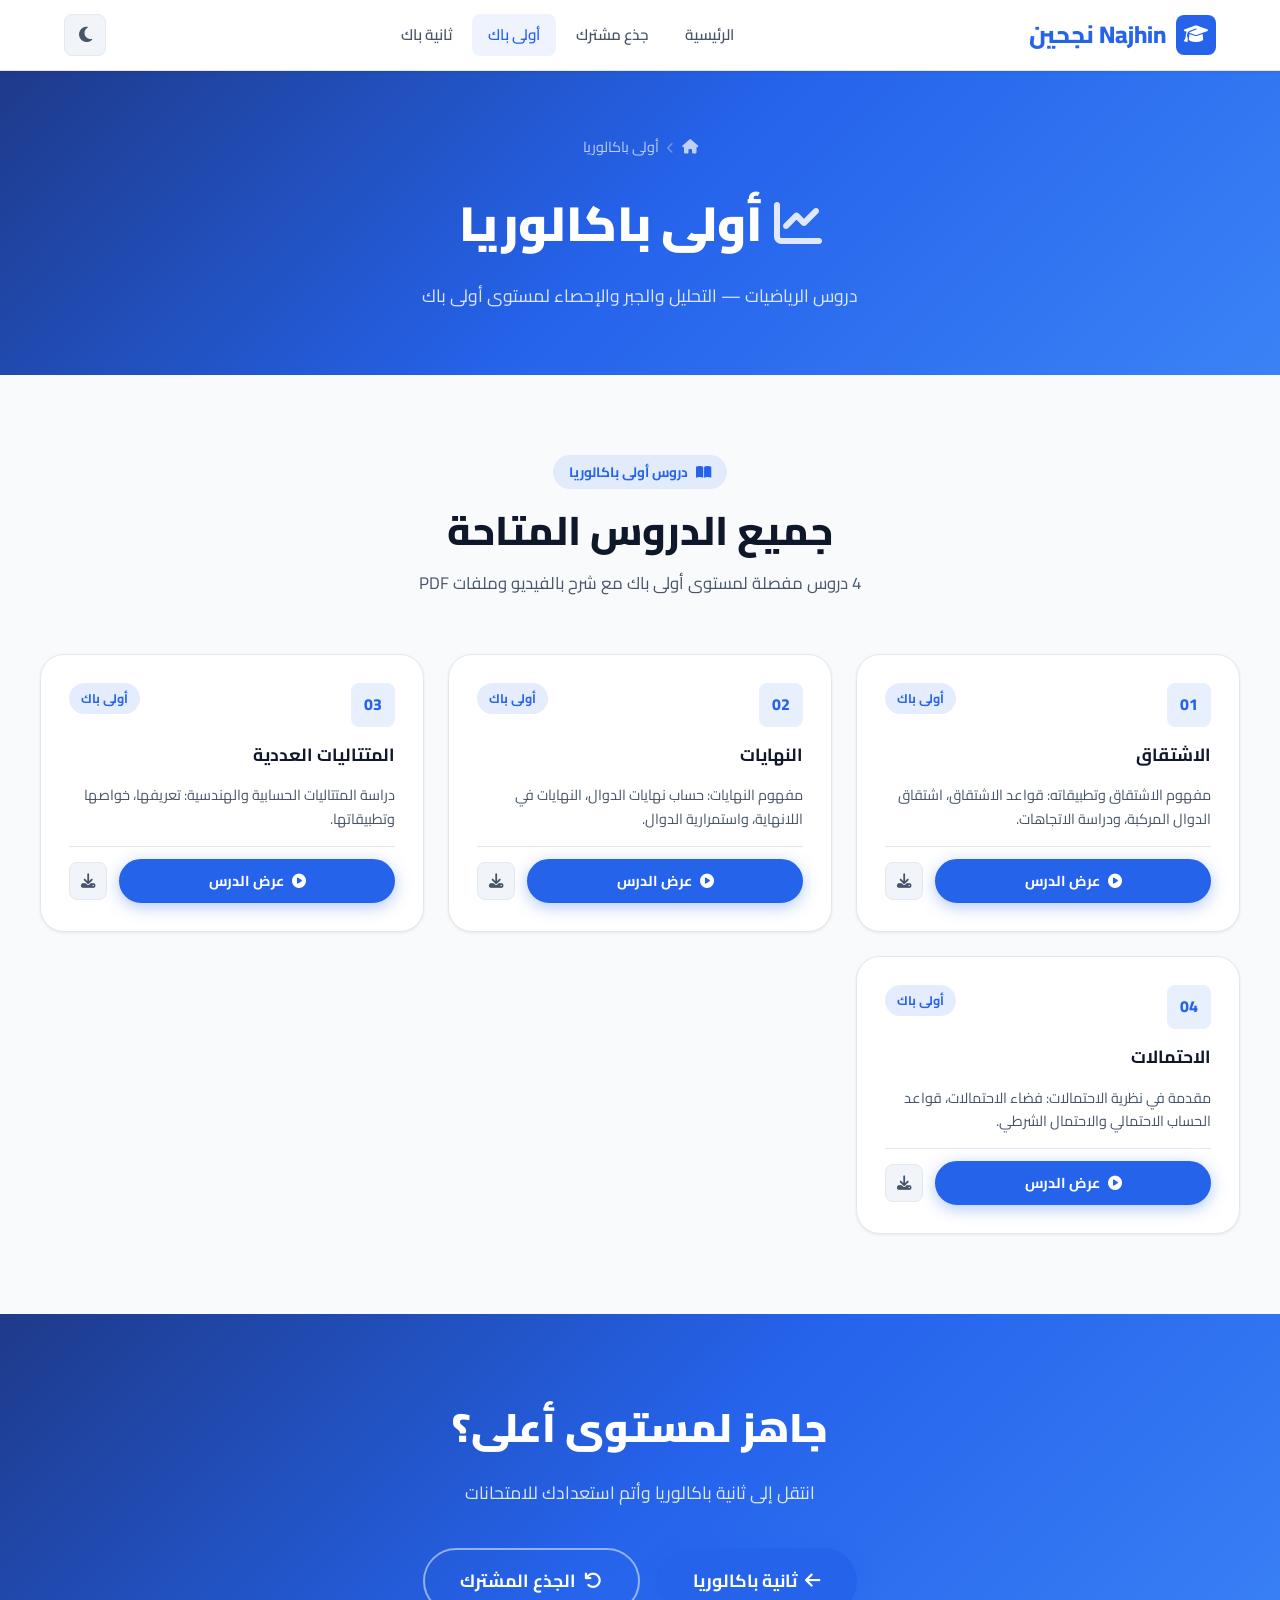
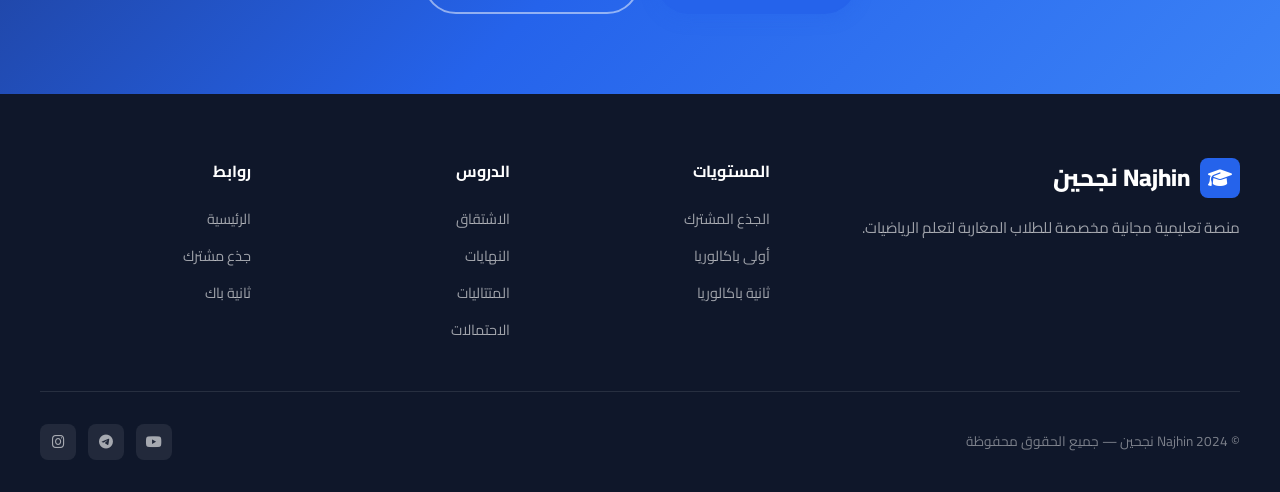
==== 1bac.html @ d7989d53 "Add files via upload" ====
<!DOCTYPE html>
<html lang="ar" dir="rtl">
<head>
  <meta charset="UTF-8" />
  <meta name="viewport" content="width=device-width, initial-scale=1.0" />
  <title>أولى باكالوريا - Najhin نجحين</title>
  <meta name="description" content="دروس الرياضيات لمستوى أولى باكالوريا: الاشتقاق، النهايات، المتتاليات والاحتمالات." />
  <link rel="preconnect" href="https://fonts.googleapis.com" />
  <link rel="preconnect" href="https://fonts.gstatic.com" crossorigin />
  <link href="https://fonts.googleapis.com/css2?family=Cairo:wght@300;400;500;600;700;800;900&display=swap" rel="stylesheet" />
  <link rel="stylesheet" href="https://cdnjs.cloudflare.com/ajax/libs/font-awesome/6.5.0/css/all.min.css" />
  <link rel="stylesheet" href="css/style.css" />
</head>
<body class="page-1bac">

  <!-- NAVBAR -->
  <nav class="navbar">
    <div class="nav-container">
      <a href="index.html" class="nav-logo">
        <div class="logo-icon"><i class="fas fa-graduation-cap"></i></div>
        <span>Najhin نجحين</span>
      </a>
      <div class="nav-links">
        <a href="index.html">الرئيسية</a>
        <a href="tronc.html">جذع مشترك</a>
        <a href="1bac.html" class="active">أولى باك</a>
        <a href="2bac.html">ثانية باك</a>
      </div>
      <div class="nav-actions">
        <button class="btn-theme-toggle" aria-label="تغيير الوضع">
          <i class="fas fa-moon theme-icon"></i>
        </button>
        <button class="btn-menu" aria-label="القائمة">
          <i class="fas fa-bars"></i>
        </button>
      </div>
    </div>
    <div class="mobile-menu">
      <a href="index.html"><i class="fas fa-home"></i> الرئيسية</a>
      <a href="tronc.html"><i class="fas fa-book"></i> جذع مشترك</a>
      <a href="1bac.html" class="active"><i class="fas fa-book-open"></i> أولى باك</a>
      <a href="2bac.html"><i class="fas fa-star"></i> ثانية باك</a>
    </div>
  </nav>

  <!-- PAGE HEADER -->
  <div class="page-header">
    <div class="breadcrumb">
      <a href="index.html"><i class="fas fa-home"></i></a>
      <span class="separator"><i class="fas fa-chevron-left"></i></span>
      <span>أولى باكالوريا</span>
    </div>
    <h1><i class="fas fa-chart-line" style="margin-left:0.75rem;opacity:0.85"></i>أولى باكالوريا</h1>
    <p>دروس الرياضيات — التحليل والجبر والإحصاء لمستوى أولى باك</p>
  </div>

  <!-- LESSONS SECTION -->
  <section class="section">
    <div class="container">
      <div class="section-header">
        <div class="section-label">
          <i class="fas fa-book-open" style="margin-left:0.35rem"></i>
          دروس أولى باكالوريا
        </div>
        <h2>جميع الدروس المتاحة</h2>
        <p>4 دروس مفصلة لمستوى أولى باك مع شرح بالفيديو وملفات PDF</p>
      </div>

      <div class="lessons-grid" id="lessons-grid">
        <div class="spinner"></div>
      </div>
    </div>
  </section>

  <!-- CTA -->
  <section class="cta-section">
    <div class="container">
      <h2>جاهز لمستوى أعلى؟</h2>
      <p>انتقل إلى ثانية باكالوريا وأتم استعدادك للامتحانات</p>
      <div class="cta-group">
        <a href="2bac.html" class="btn btn-primary btn-lg">
          <i class="fas fa-arrow-left"></i> ثانية باكالوريا
        </a>
        <a href="tronc.html" class="btn btn-outline btn-lg">
          <i class="fas fa-undo"></i> الجذع المشترك
        </a>
      </div>
    </div>
  </section>

  <!-- FOOTER -->
  <footer class="footer">
    <div class="footer-grid">
      <div class="footer-brand">
        <a href="index.html" class="nav-logo">
          <div class="logo-icon"><i class="fas fa-graduation-cap"></i></div>
          <span>Najhin نجحين</span>
        </a>
        <p style="margin-top:1rem">منصة تعليمية مجانية مخصصة للطلاب المغاربة لتعلم الرياضيات.</p>
      </div>
      <div class="footer-col">
        <h4>المستويات</h4>
        <ul>
          <li><a href="tronc.html">الجذع المشترك</a></li>
          <li><a href="1bac.html">أولى باكالوريا</a></li>
          <li><a href="2bac.html">ثانية باكالوريا</a></li>
        </ul>
      </div>
      <div class="footer-col">
        <h4>الدروس</h4>
        <ul>
          <li><a href="lesson.html?slug=derivation">الاشتقاق</a></li>
          <li><a href="lesson.html?slug=limits">النهايات</a></li>
          <li><a href="lesson.html?slug=sequences">المتتاليات</a></li>
          <li><a href="lesson.html?slug=probability">الاحتمالات</a></li>
        </ul>
      </div>
      <div class="footer-col">
        <h4>روابط</h4>
        <ul>
          <li><a href="index.html">الرئيسية</a></li>
          <li><a href="tronc.html">جذع مشترك</a></li>
          <li><a href="2bac.html">ثانية باك</a></li>
        </ul>
      </div>
    </div>
    <div class="footer-bottom" style="max-width:1200px;margin:0 auto">
      <p>© 2024 Najhin نجحين — جميع الحقوق محفوظة</p>
      <div class="footer-social">
        <a href="#" aria-label="YouTube"><i class="fab fa-youtube"></i></a>
        <a href="#" aria-label="Telegram"><i class="fab fa-telegram"></i></a>
        <a href="#" aria-label="Instagram"><i class="fab fa-instagram"></i></a>
      </div>
    </div>
  </footer>

  <button class="scroll-top" aria-label="العودة للأعلى">
    <i class="fas fa-chevron-up"></i>
  </button>

  <script src="js/main.js"></script>
</body>
</html>
---- css/style.css ----
/* ==========================================
   Najhin - نجحين - Math Education Website
   CSS Stylesheet
   ========================================== */

/* --- Google Fonts Import --- */
@import url('https://fonts.googleapis.com/css2?family=Cairo:wght@300;400;500;600;700;800;900&display=swap');

/* --- CSS Variables (Light Mode) --- */
:root {
  --primary: #2563eb;
  --primary-dark: #1d4ed8;
  --primary-light: #3b82f6;
  --secondary: #0f172a;
  --accent: #f59e0b;
  --success: #10b981;
  --danger: #ef4444;

  --bg: #f8fafc;
  --bg-card: #ffffff;
  --bg-nav: #ffffff;
  --bg-footer: #0f172a;
  --bg-hero: linear-gradient(135deg, #1e3a8a 0%, #2563eb 50%, #3b82f6 100%);
  --bg-section-alt: #f1f5f9;

  --text-primary: #0f172a;
  --text-secondary: #475569;
  --text-muted: #94a3b8;
  --text-on-primary: #ffffff;
  --text-on-dark: #e2e8f0;

  --border: #e2e8f0;
  --border-focus: #2563eb;

  --shadow-sm: 0 1px 3px rgba(0,0,0,0.08);
  --shadow-md: 0 4px 16px rgba(0,0,0,0.10);
  --shadow-lg: 0 8px 32px rgba(0,0,0,0.12);
  --shadow-hover: 0 12px 40px rgba(37,99,235,0.18);

  --radius-sm: 8px;
  --radius-md: 16px;
  --radius-lg: 24px;
  --radius-xl: 32px;

  --transition: all 0.3s ease;
  --font: 'Cairo', sans-serif;
}

/* --- Dark Mode Variables --- */
[data-theme="dark"] {
  --bg: #0f172a;
  --bg-card: #1e293b;
  --bg-nav: #1e293b;
  --bg-footer: #020617;
  --bg-hero: linear-gradient(135deg, #0f172a 0%, #1e3a8a 50%, #1d4ed8 100%);
  --bg-section-alt: #1a2744;

  --text-primary: #f1f5f9;
  --text-secondary: #94a3b8;
  --text-muted: #64748b;
  --text-on-dark: #cbd5e1;

  --border: #334155;
  --border-focus: #3b82f6;

  --shadow-sm: 0 1px 3px rgba(0,0,0,0.3);
  --shadow-md: 0 4px 16px rgba(0,0,0,0.4);
  --shadow-lg: 0 8px 32px rgba(0,0,0,0.5);
  --shadow-hover: 0 12px 40px rgba(59,130,246,0.25);
}

/* --- Reset & Base --- */
*, *::before, *::after {
  box-sizing: border-box;
  margin: 0;
  padding: 0;
}

html {
  scroll-behavior: smooth;
  font-size: 16px;
}

body {
  font-family: var(--font);
  background-color: var(--bg);
  color: var(--text-primary);
  direction: rtl;
  text-align: right;
  transition: background-color 0.3s ease, color 0.3s ease;
  line-height: 1.7;
  overflow-x: hidden;
}

a {
  color: inherit;
  text-decoration: none;
  transition: var(--transition);
}

img {
  max-width: 100%;
  height: auto;
  display: block;
}

ul, ol {
  list-style: none;
}

button {
  font-family: var(--font);
  cursor: pointer;
  border: none;
  outline: none;
  transition: var(--transition);
}

input, textarea, select {
  font-family: var(--font);
  outline: none;
  border: none;
}

/* ==========================================
   NAVBAR
   ========================================== */
.navbar {
  background: var(--bg-nav);
  border-bottom: 1px solid var(--border);
  position: sticky;
  top: 0;
  z-index: 1000;
  box-shadow: var(--shadow-sm);
  transition: background-color 0.3s ease;
}

.nav-container {
  max-width: 1200px;
  margin: 0 auto;
  padding: 0 1.5rem;
  display: flex;
  align-items: center;
  justify-content: space-between;
  height: 70px;
  gap: 1rem;
}

.nav-logo {
  display: flex;
  align-items: center;
  gap: 0.6rem;
  font-size: 1.5rem;
  font-weight: 800;
  color: var(--primary);
  flex-shrink: 0;
}

.nav-logo .logo-icon {
  width: 40px;
  height: 40px;
  background: var(--primary);
  color: white;
  border-radius: var(--radius-sm);
  display: flex;
  align-items: center;
  justify-content: center;
  font-size: 1.2rem;
}

.nav-links {
  display: flex;
  align-items: center;
  gap: 0.25rem;
}

.nav-links a {
  padding: 0.5rem 1rem;
  border-radius: var(--radius-sm);
  font-weight: 600;
  font-size: 0.95rem;
  color: var(--text-secondary);
  white-space: nowrap;
}

.nav-links a:hover,
.nav-links a.active {
  color: var(--primary);
  background: rgba(37,99,235,0.08);
}

.nav-actions {
  display: flex;
  align-items: center;
  gap: 0.5rem;
  flex-shrink: 0;
}

.btn-theme-toggle {
  width: 42px;
  height: 42px;
  border-radius: var(--radius-sm);
  background: var(--bg-section-alt);
  color: var(--text-secondary);
  display: flex;
  align-items: center;
  justify-content: center;
  font-size: 1.1rem;
  border: 1px solid var(--border);
}

.btn-theme-toggle:hover {
  background: var(--primary);
  color: white;
  border-color: var(--primary);
}

.btn-menu {
  display: none;
  width: 42px;
  height: 42px;
  border-radius: var(--radius-sm);
  background: var(--bg-section-alt);
  color: var(--text-secondary);
  align-items: center;
  justify-content: center;
  font-size: 1.2rem;
  border: 1px solid var(--border);
}

.mobile-menu {
  display: none;
  flex-direction: column;
  gap: 0.25rem;
  padding: 1rem 1.5rem;
  background: var(--bg-nav);
  border-top: 1px solid var(--border);
}

.mobile-menu.open {
  display: flex;
}

.mobile-menu a {
  padding: 0.75rem 1rem;
  border-radius: var(--radius-sm);
  font-weight: 600;
  color: var(--text-secondary);
  display: flex;
  align-items: center;
  gap: 0.5rem;
}

.mobile-menu a:hover,
.mobile-menu a.active {
  color: var(--primary);
  background: rgba(37,99,235,0.08);
}

/* ==========================================
   HERO SECTION
   ========================================== */
.hero {
  background: var(--bg-hero);
  padding: 5rem 1.5rem;
  text-align: center;
  position: relative;
  overflow: hidden;
}

.hero::before {
  content: '';
  position: absolute;
  top: -50%;
  left: -20%;
  width: 600px;
  height: 600px;
  background: rgba(255,255,255,0.04);
  border-radius: 50%;
  pointer-events: none;
}

.hero::after {
  content: '';
  position: absolute;
  bottom: -30%;
  right: -10%;
  width: 400px;
  height: 400px;
  background: rgba(255,255,255,0.04);
  border-radius: 50%;
  pointer-events: none;
}

.hero-content {
  max-width: 780px;
  margin: 0 auto;
  position: relative;
  z-index: 1;
}

.hero-badge {
  display: inline-block;
  background: rgba(255,255,255,0.15);
  color: white;
  padding: 0.4rem 1.2rem;
  border-radius: 50px;
  font-size: 0.9rem;
  font-weight: 600;
  margin-bottom: 1.5rem;
  border: 1px solid rgba(255,255,255,0.25);
  backdrop-filter: blur(10px);
}

.hero h1 {
  font-size: clamp(2rem, 5vw, 3.5rem);
  font-weight: 900;
  color: white;
  line-height: 1.2;
  margin-bottom: 1.2rem;
}

.hero h1 span {
  color: var(--accent);
}

.hero-subtitle {
  font-size: clamp(1rem, 2.5vw, 1.25rem);
  color: rgba(255,255,255,0.85);
  margin-bottom: 2.5rem;
  font-weight: 400;
}

/* Search Bar */
.search-container {
  max-width: 580px;
  margin: 0 auto 2rem;
  position: relative;
}

.search-wrapper {
  display: flex;
  background: white;
  border-radius: 50px;
  overflow: hidden;
  box-shadow: 0 8px 32px rgba(0,0,0,0.2);
}

.search-input {
  flex: 1;
  padding: 1rem 1.5rem;
  font-size: 1rem;
  font-family: var(--font);
  color: var(--secondary);
  background: transparent;
  direction: rtl;
}

.search-input::placeholder {
  color: #94a3b8;
}

.search-btn {
  padding: 0.8rem 1.5rem;
  background: var(--primary);
  color: white;
  font-size: 1rem;
  border-radius: 0 50px 50px 0;
  margin: 4px;
}

.search-btn:hover {
  background: var(--primary-dark);
}

/* Search Results Dropdown */
.search-results {
  position: absolute;
  top: calc(100% + 8px);
  right: 0;
  left: 0;
  background: white;
  border-radius: var(--radius-md);
  box-shadow: var(--shadow-lg);
  max-height: 320px;
  overflow-y: auto;
  z-index: 100;
  display: none;
}

.search-results.show {
  display: block;
}

.search-result-item {
  display: flex;
  align-items: center;
  gap: 1rem;
  padding: 0.85rem 1.2rem;
  border-bottom: 1px solid #f1f5f9;
  cursor: pointer;
  transition: var(--transition);
}

.search-result-item:last-child {
  border-bottom: none;
}

.search-result-item:hover {
  background: #f0f7ff;
}

.search-result-item .result-icon {
  width: 36px;
  height: 36px;
  background: rgba(37,99,235,0.1);
  border-radius: var(--radius-sm);
  display: flex;
  align-items: center;
  justify-content: center;
  color: var(--primary);
  flex-shrink: 0;
}

.search-result-item .result-info {
  text-align: right;
}

.search-result-item .result-title {
  font-weight: 700;
  font-size: 0.95rem;
  color: var(--secondary);
}

.search-result-item .result-level {
  font-size: 0.8rem;
  color: #64748b;
}

.no-results {
  padding: 1.5rem;
  text-align: center;
  color: #64748b;
  font-size: 0.95rem;
}

.hero-cta-group {
  display: flex;
  gap: 1rem;
  justify-content: center;
  flex-wrap: wrap;
}

/* ==========================================
   BUTTONS
   ========================================== */
.btn {
  display: inline-flex;
  align-items: center;
  gap: 0.5rem;
  padding: 0.8rem 1.8rem;
  border-radius: 50px;
  font-weight: 700;
  font-size: 1rem;
  font-family: var(--font);
  transition: var(--transition);
  cursor: pointer;
  border: 2px solid transparent;
}

.btn-primary {
  background: var(--primary);
  color: white;
  border-color: var(--primary);
  box-shadow: 0 4px 16px rgba(37,99,235,0.35);
}

.btn-primary:hover {
  background: var(--primary-dark);
  border-color: var(--primary-dark);
  transform: translateY(-2px);
  box-shadow: 0 8px 24px rgba(37,99,235,0.45);
}

.btn-outline {
  background: transparent;
  color: white;
  border-color: rgba(255,255,255,0.5);
}

.btn-outline:hover {
  background: rgba(255,255,255,0.15);
  border-color: white;
}

.btn-outline-primary {
  background: transparent;
  color: var(--primary);
  border-color: var(--primary);
}

.btn-outline-primary:hover {
  background: var(--primary);
  color: white;
  transform: translateY(-2px);
}

.btn-sm {
  padding: 0.5rem 1.2rem;
  font-size: 0.9rem;
}

.btn-lg {
  padding: 1rem 2.2rem;
  font-size: 1.1rem;
}

/* ==========================================
   SECTIONS
   ========================================== */
.section {
  padding: 5rem 1.5rem;
}

.section-alt {
  background: var(--bg-section-alt);
}

.container {
  max-width: 1200px;
  margin: 0 auto;
}

.section-header {
  text-align: center;
  margin-bottom: 3.5rem;
}

.section-label {
  display: inline-block;
  background: rgba(37,99,235,0.1);
  color: var(--primary);
  padding: 0.35rem 1rem;
  border-radius: 50px;
  font-size: 0.85rem;
  font-weight: 700;
  margin-bottom: 1rem;
}

.section-header h2 {
  font-size: clamp(1.6rem, 3.5vw, 2.5rem);
  font-weight: 800;
  color: var(--text-primary);
  margin-bottom: 0.75rem;
  line-height: 1.3;
}

.section-header p {
  font-size: 1.05rem;
  color: var(--text-secondary);
  max-width: 580px;
  margin: 0 auto;
}

/* ==========================================
   STATS SECTION
   ========================================== */
.stats-grid {
  display: grid;
  grid-template-columns: repeat(3, 1fr);
  gap: 1.5rem;
}

.stat-card {
  background: var(--bg-card);
  border-radius: var(--radius-lg);
  padding: 2.5rem 2rem;
  text-align: center;
  box-shadow: var(--shadow-md);
  border: 1px solid var(--border);
  transition: var(--transition);
  position: relative;
  overflow: hidden;
}

.stat-card::before {
  content: '';
  position: absolute;
  top: 0;
  left: 0;
  right: 0;
  height: 4px;
  background: var(--primary);
  border-radius: var(--radius-lg) var(--radius-lg) 0 0;
}

.stat-card:hover {
  transform: translateY(-4px);
  box-shadow: var(--shadow-hover);
}

.stat-icon {
  width: 64px;
  height: 64px;
  background: rgba(37,99,235,0.1);
  border-radius: 50%;
  display: flex;
  align-items: center;
  justify-content: center;
  font-size: 1.8rem;
  margin: 0 auto 1rem;
  color: var(--primary);
}

.stat-number {
  font-size: 2.8rem;
  font-weight: 900;
  color: var(--primary);
  line-height: 1;
  margin-bottom: 0.4rem;
}

.stat-label {
  font-size: 1rem;
  color: var(--text-secondary);
  font-weight: 600;
}

/* ==========================================
   LEVEL CARDS
   ========================================== */
.levels-grid {
  display: grid;
  grid-template-columns: repeat(3, 1fr);
  gap: 1.5rem;
}

.level-card {
  background: var(--bg-card);
  border-radius: var(--radius-lg);
  padding: 2.5rem 2rem;
  border: 1px solid var(--border);
  box-shadow: var(--shadow-md);
  transition: var(--transition);
  cursor: pointer;
  display: flex;
  flex-direction: column;
  align-items: center;
  text-align: center;
  position: relative;
  overflow: hidden;
}

.level-card::after {
  content: '';
  position: absolute;
  bottom: 0;
  left: 0;
  right: 0;
  height: 4px;
  background: var(--card-color, var(--primary));
  transition: var(--transition);
}

.level-card:hover {
  transform: translateY(-6px);
  box-shadow: var(--shadow-hover);
  border-color: var(--card-color, var(--primary));
}

.level-card:hover::after {
  height: 6px;
}

.level-icon {
  width: 80px;
  height: 80px;
  border-radius: var(--radius-md);
  display: flex;
  align-items: center;
  justify-content: center;
  font-size: 2.2rem;
  margin-bottom: 1.5rem;
  background: var(--card-bg, rgba(37,99,235,0.1));
  color: var(--card-color, var(--primary));
  transition: var(--transition);
}

.level-card:hover .level-icon {
  transform: scale(1.1) rotate(-5deg);
}

.level-card h3 {
  font-size: 1.4rem;
  font-weight: 800;
  color: var(--text-primary);
  margin-bottom: 0.75rem;
}

.level-card p {
  font-size: 0.95rem;
  color: var(--text-secondary);
  margin-bottom: 1.5rem;
  line-height: 1.6;
}

.level-meta {
  display: flex;
  gap: 0.75rem;
  margin-bottom: 1.5rem;
  flex-wrap: wrap;
  justify-content: center;
}

.level-meta .badge {
  padding: 0.3rem 0.8rem;
  border-radius: 50px;
  font-size: 0.8rem;
  font-weight: 600;
  background: var(--bg-section-alt);
  color: var(--text-secondary);
}

/* ==========================================
   LESSON CARDS
   ========================================== */
.lessons-grid {
  display: grid;
  grid-template-columns: repeat(auto-fill, minmax(300px, 1fr));
  gap: 1.5rem;
}

.lesson-card {
  background: var(--bg-card);
  border-radius: var(--radius-lg);
  padding: 1.75rem;
  border: 1px solid var(--border);
  box-shadow: var(--shadow-sm);
  transition: var(--transition);
  display: flex;
  flex-direction: column;
  gap: 1rem;
}

.lesson-card:hover {
  transform: translateY(-4px);
  box-shadow: var(--shadow-hover);
  border-color: var(--primary);
}

.lesson-card-header {
  display: flex;
  align-items: flex-start;
  justify-content: space-between;
  gap: 0.75rem;
}

.lesson-number {
  width: 44px;
  height: 44px;
  background: rgba(37,99,235,0.1);
  color: var(--primary);
  border-radius: var(--radius-sm);
  display: flex;
  align-items: center;
  justify-content: center;
  font-weight: 800;
  font-size: 1rem;
  flex-shrink: 0;
}

.lesson-badge {
  padding: 0.3rem 0.75rem;
  border-radius: 50px;
  font-size: 0.78rem;
  font-weight: 700;
  white-space: nowrap;
}

.badge-tronc {
  background: rgba(16,185,129,0.12);
  color: #059669;
}

.badge-1bac {
  background: rgba(37,99,235,0.12);
  color: #2563eb;
}

.badge-2bac {
  background: rgba(139,92,246,0.12);
  color: #7c3aed;
}

.lesson-card h3 {
  font-size: 1.1rem;
  font-weight: 700;
  color: var(--text-primary);
  line-height: 1.4;
}

.lesson-card p {
  font-size: 0.9rem;
  color: var(--text-secondary);
  line-height: 1.6;
  flex: 1;
}

.lesson-card-footer {
  display: flex;
  align-items: center;
  gap: 0.75rem;
  padding-top: 0.75rem;
  border-top: 1px solid var(--border);
}

.lesson-card-footer .btn {
  flex: 1;
  justify-content: center;
}

.lesson-icon-group {
  display: flex;
  gap: 0.5rem;
}

.lesson-icon-btn {
  width: 38px;
  height: 38px;
  border-radius: var(--radius-sm);
  background: var(--bg-section-alt);
  color: var(--text-secondary);
  display: flex;
  align-items: center;
  justify-content: center;
  font-size: 0.9rem;
  border: 1px solid var(--border);
  transition: var(--transition);
}

.lesson-icon-btn:hover {
  background: var(--primary);
  color: white;
  border-color: var(--primary);
}

/* ==========================================
   LEVEL PAGE HEADER
   ========================================== */
.page-header {
  background: var(--bg-hero);
  padding: 4rem 1.5rem;
  text-align: center;
  color: white;
}

.breadcrumb {
  display: flex;
  align-items: center;
  gap: 0.5rem;
  justify-content: center;
  margin-bottom: 1.5rem;
  font-size: 0.9rem;
  color: rgba(255,255,255,0.7);
}

.breadcrumb a {
  color: rgba(255,255,255,0.7);
}

.breadcrumb a:hover {
  color: white;
}

.breadcrumb .separator {
  font-size: 0.7rem;
  opacity: 0.5;
}

.page-header h1 {
  font-size: clamp(1.8rem, 4vw, 3rem);
  font-weight: 900;
  margin-bottom: 1rem;
}

.page-header p {
  font-size: 1.1rem;
  opacity: 0.85;
  max-width: 600px;
  margin: 0 auto;
}

/* ==========================================
   LESSON PAGE
   ========================================== */
.lesson-page {
  max-width: 900px;
  margin: 0 auto;
  padding: 3rem 1.5rem;
}

.lesson-header {
  margin-bottom: 2rem;
}

.lesson-header .breadcrumb {
  justify-content: flex-end;
  margin-bottom: 1.25rem;
  color: var(--text-muted);
}

.lesson-header .breadcrumb a {
  color: var(--text-muted);
}

.lesson-header h1 {
  font-size: clamp(1.6rem, 3.5vw, 2.5rem);
  font-weight: 900;
  color: var(--text-primary);
  margin-bottom: 1rem;
  line-height: 1.3;
}

.lesson-meta-row {
  display: flex;
  gap: 0.75rem;
  flex-wrap: wrap;
  align-items: center;
}

.lesson-meta-row .lesson-badge {
  font-size: 0.85rem;
}

.lesson-desc {
  font-size: 1.05rem;
  color: var(--text-secondary);
  line-height: 1.75;
  margin: 1.5rem 0 2rem;
}

/* Video Section */
.video-section {
  background: var(--bg-card);
  border-radius: var(--radius-lg);
  overflow: hidden;
  border: 1px solid var(--border);
  box-shadow: var(--shadow-md);
  margin-bottom: 2rem;
}

.video-label {
  padding: 1.25rem 1.5rem;
  border-bottom: 1px solid var(--border);
  font-weight: 700;
  color: var(--text-primary);
  display: flex;
  align-items: center;
  gap: 0.5rem;
}

.video-label i {
  color: var(--danger);
}

.video-wrapper {
  position: relative;
  padding-bottom: 56.25%;
  height: 0;
  overflow: hidden;
}

.video-wrapper iframe {
  position: absolute;
  top: 0;
  left: 0;
  width: 100%;
  height: 100%;
  border: none;
}

.video-placeholder {
  padding: 4rem 2rem;
  text-align: center;
  background: var(--bg-section-alt);
}

.video-placeholder i {
  font-size: 4rem;
  color: var(--danger);
  margin-bottom: 1rem;
}

.video-placeholder p {
  color: var(--text-secondary);
  font-size: 1rem;
}

/* PDF Section */
.pdf-section {
  background: var(--bg-card);
  border-radius: var(--radius-lg);
  padding: 1.75rem;
  border: 1px solid var(--border);
  box-shadow: var(--shadow-md);
  margin-bottom: 2rem;
}

.pdf-section h3 {
  font-size: 1.1rem;
  font-weight: 700;
  color: var(--text-primary);
  margin-bottom: 1.25rem;
  display: flex;
  align-items: center;
  gap: 0.5rem;
}

.pdf-section h3 i {
  color: var(--danger);
}

.pdf-actions {
  display: flex;
  gap: 1rem;
  flex-wrap: wrap;
}

/* Related Lessons */
.related-section {
  margin-bottom: 2rem;
}

.related-section h3 {
  font-size: 1.3rem;
  font-weight: 800;
  color: var(--text-primary);
  margin-bottom: 1.5rem;
  display: flex;
  align-items: center;
  gap: 0.5rem;
}

/* ==========================================
   CTA SECTION
   ========================================== */
.cta-section {
  background: var(--bg-hero);
  padding: 5rem 1.5rem;
  text-align: center;
  color: white;
}

.cta-section h2 {
  font-size: clamp(1.6rem, 3.5vw, 2.5rem);
  font-weight: 900;
  margin-bottom: 1rem;
}

.cta-section p {
  font-size: 1.1rem;
  opacity: 0.85;
  margin-bottom: 2.5rem;
  max-width: 540px;
  margin-left: auto;
  margin-right: auto;
}

.cta-group {
  display: flex;
  gap: 1rem;
  justify-content: center;
  flex-wrap: wrap;
}

/* ==========================================
   FOOTER
   ========================================== */
.footer {
  background: var(--bg-footer);
  color: var(--text-on-dark);
  padding: 4rem 1.5rem 2rem;
}

.footer-grid {
  max-width: 1200px;
  margin: 0 auto;
  display: grid;
  grid-template-columns: 2fr 1fr 1fr 1fr;
  gap: 3rem;
  padding-bottom: 3rem;
  border-bottom: 1px solid rgba(255,255,255,0.1);
  margin-bottom: 2rem;
}

.footer-brand .nav-logo {
  color: white;
  margin-bottom: 1rem;
}

.footer-brand p {
  font-size: 0.95rem;
  color: rgba(255,255,255,0.6);
  line-height: 1.7;
}

.footer-col h4 {
  font-size: 1rem;
  font-weight: 700;
  margin-bottom: 1.25rem;
  color: white;
}

.footer-col ul {
  display: flex;
  flex-direction: column;
  gap: 0.6rem;
}

.footer-col ul li a {
  color: rgba(255,255,255,0.6);
  font-size: 0.9rem;
  transition: var(--transition);
}

.footer-col ul li a:hover {
  color: white;
  padding-right: 0.25rem;
}

.footer-bottom {
  max-width: 1200px;
  margin: 0 auto;
  display: flex;
  align-items: center;
  justify-content: space-between;
  flex-wrap: wrap;
  gap: 1rem;
}

.footer-bottom p {
  font-size: 0.85rem;
  color: rgba(255,255,255,0.45);
}

.footer-social {
  display: flex;
  gap: 0.75rem;
}

.footer-social a {
  width: 36px;
  height: 36px;
  background: rgba(255,255,255,0.08);
  border-radius: var(--radius-sm);
  display: flex;
  align-items: center;
  justify-content: center;
  color: rgba(255,255,255,0.6);
  font-size: 0.9rem;
  transition: var(--transition);
}

.footer-social a:hover {
  background: var(--primary);
  color: white;
}

/* ==========================================
   FILTER BAR (Level Pages)
   ========================================== */
.filter-bar {
  display: flex;
  align-items: center;
  gap: 1rem;
  margin-bottom: 2rem;
  flex-wrap: wrap;
}

.filter-bar .filter-label {
  font-weight: 700;
  color: var(--text-secondary);
  white-space: nowrap;
}

.filter-tabs {
  display: flex;
  gap: 0.5rem;
  flex-wrap: wrap;
}

.filter-tab {
  padding: 0.5rem 1.2rem;
  border-radius: 50px;
  font-weight: 600;
  font-size: 0.9rem;
  border: 2px solid var(--border);
  background: var(--bg-card);
  color: var(--text-secondary);
  cursor: pointer;
  transition: var(--transition);
}

.filter-tab.active,
.filter-tab:hover {
  background: var(--primary);
  color: white;
  border-color: var(--primary);
}

/* ==========================================
   EMPTY STATE
   ========================================== */
.empty-state {
  text-align: center;
  padding: 5rem 2rem;
  color: var(--text-muted);
}

.empty-state i {
  font-size: 4rem;
  margin-bottom: 1.5rem;
  display: block;
}

.empty-state h3 {
  font-size: 1.3rem;
  font-weight: 700;
  margin-bottom: 0.75rem;
  color: var(--text-secondary);
}

/* ==========================================
   SCROLL TO TOP
   ========================================== */
.scroll-top {
  position: fixed;
  bottom: 2rem;
  left: 1.5rem;
  width: 48px;
  height: 48px;
  background: var(--primary);
  color: white;
  border-radius: 50%;
  display: flex;
  align-items: center;
  justify-content: center;
  box-shadow: var(--shadow-md);
  cursor: pointer;
  transition: var(--transition);
  opacity: 0;
  pointer-events: none;
  z-index: 999;
  font-size: 1.1rem;
}

.scroll-top.show {
  opacity: 1;
  pointer-events: all;
}

.scroll-top:hover {
  transform: translateY(-3px);
  box-shadow: var(--shadow-hover);
}

/* ==========================================
   UTILITIES
   ========================================== */
.text-center { text-align: center; }
.text-primary { color: var(--primary) !important; }
.text-success { color: var(--success) !important; }
.text-danger { color: var(--danger) !important; }
.mt-1 { margin-top: 0.5rem; }
.mt-2 { margin-top: 1rem; }
.mt-3 { margin-top: 1.5rem; }
.mb-1 { margin-bottom: 0.5rem; }
.mb-2 { margin-bottom: 1rem; }
.mb-3 { margin-bottom: 1.5rem; }
.gap-1 { gap: 0.5rem; }
.flex { display: flex; }
.items-center { align-items: center; }
.justify-between { justify-content: space-between; }
.w-full { width: 100%; }

/* Loading Spinner */
.spinner {
  width: 40px;
  height: 40px;
  border: 3px solid var(--border);
  border-top-color: var(--primary);
  border-radius: 50%;
  animation: spin 0.8s linear infinite;
  margin: 3rem auto;
}

@keyframes spin {
  to { transform: rotate(360deg); }
}

/* ==========================================
   RESPONSIVE - TABLET
   ========================================== */
@media (max-width: 1024px) {
  .levels-grid {
    grid-template-columns: repeat(2, 1fr);
  }

  .footer-grid {
    grid-template-columns: 1fr 1fr;
    gap: 2rem;
  }

  .stats-grid {
    grid-template-columns: repeat(3, 1fr);
  }
}

/* ==========================================
   RESPONSIVE - MOBILE
   ========================================== */
@media (max-width: 768px) {
  .nav-links {
    display: none;
  }

  .btn-menu {
    display: flex;
  }

  .levels-grid {
    grid-template-columns: 1fr;
  }

  .stats-grid {
    grid-template-columns: 1fr;
    gap: 1rem;
  }

  .lessons-grid {
    grid-template-columns: 1fr;
  }

  .footer-grid {
    grid-template-columns: 1fr;
    gap: 2rem;
  }

  .footer-bottom {
    flex-direction: column;
    text-align: center;
  }

  .hero {
    padding: 3.5rem 1.25rem;
  }

  .section {
    padding: 3.5rem 1.25rem;
  }

  .cta-section {
    padding: 3.5rem 1.25rem;
  }

  .hero-cta-group {
    flex-direction: column;
    align-items: center;
  }

  .search-wrapper {
    flex-direction: row;
  }

  .pdf-actions {
    flex-direction: column;
  }

  .pdf-actions .btn {
    width: 100%;
    justify-content: center;
  }

  .lesson-meta-row {
    flex-direction: column;
    align-items: flex-start;
  }

  .lesson-card-footer {
    flex-wrap: wrap;
  }

  .filter-bar {
    flex-direction: column;
    align-items: flex-start;
  }
}

@media (max-width: 480px) {
  .nav-logo span {
    display: none;
  }

  .stat-number {
    font-size: 2.2rem;
  }

  .stat-card {
    padding: 1.75rem 1.25rem;
  }

  .level-card {
    padding: 1.75rem 1.25rem;
  }
}
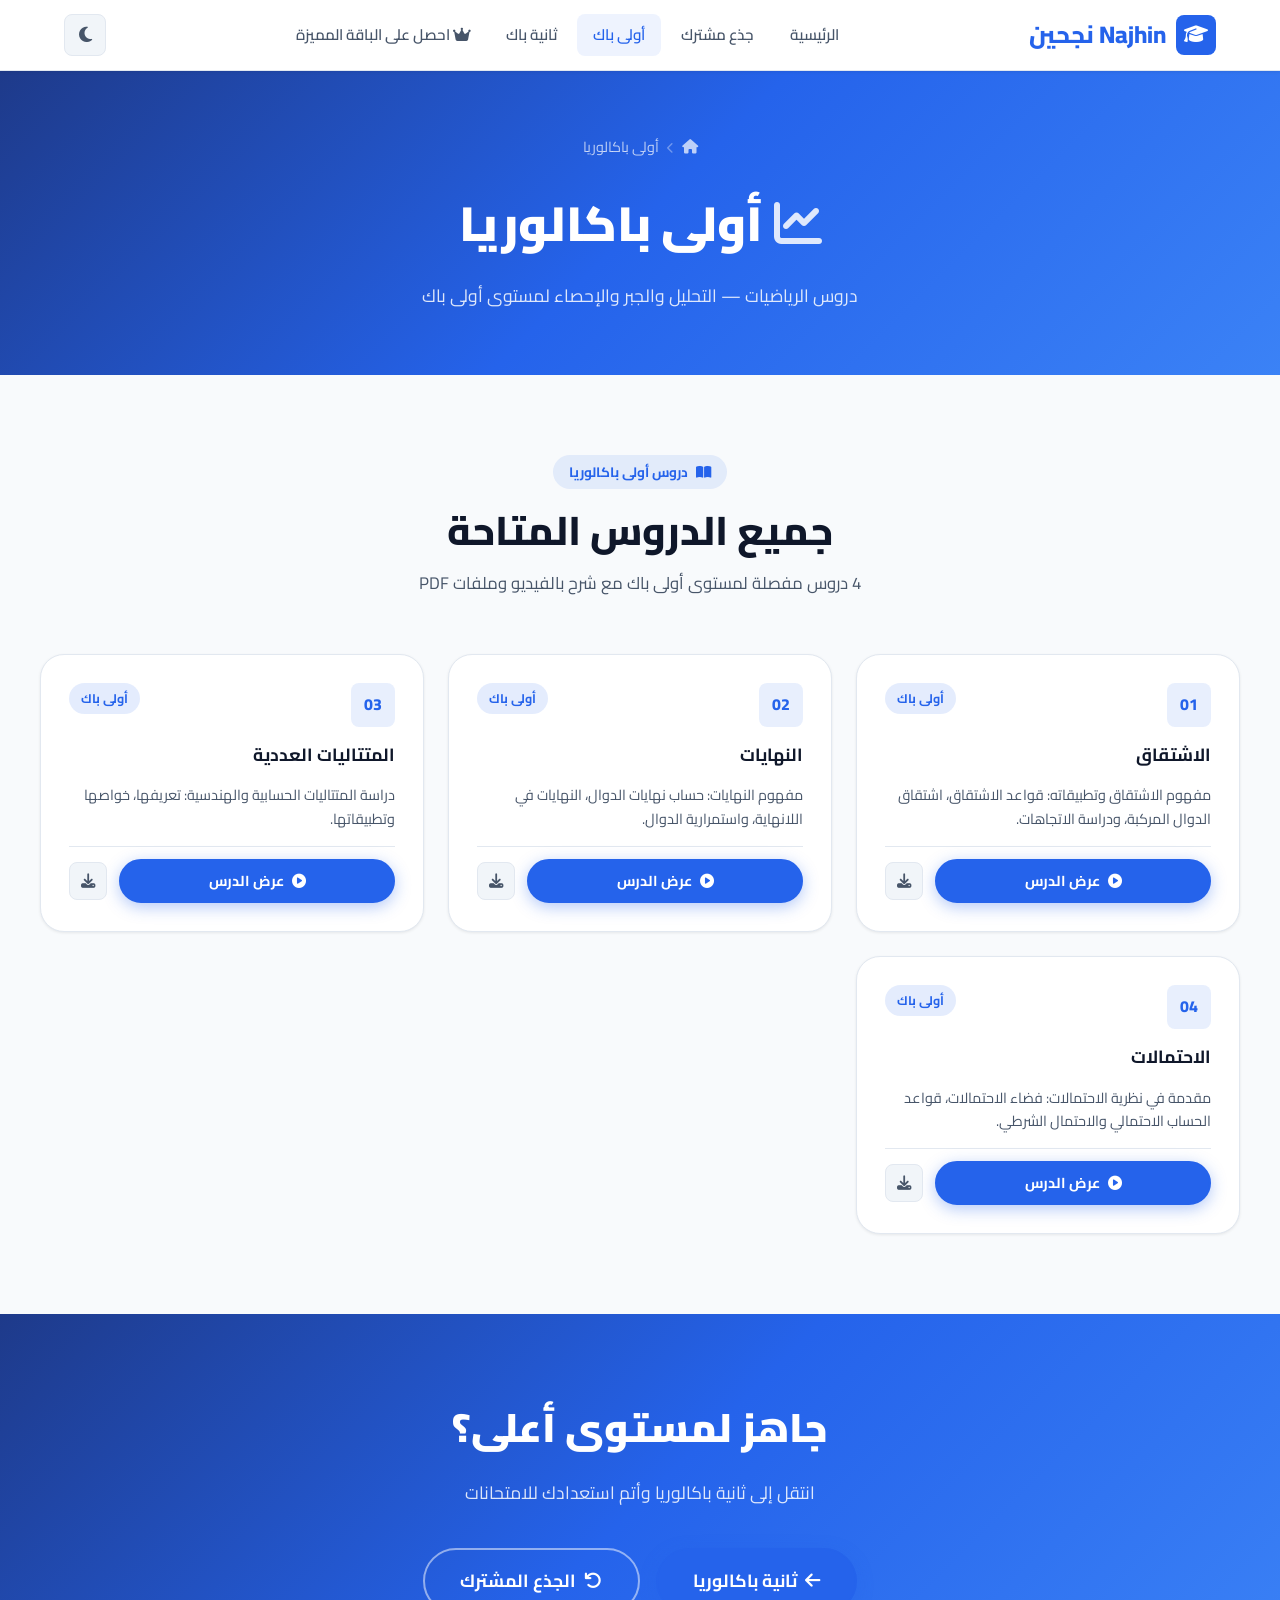
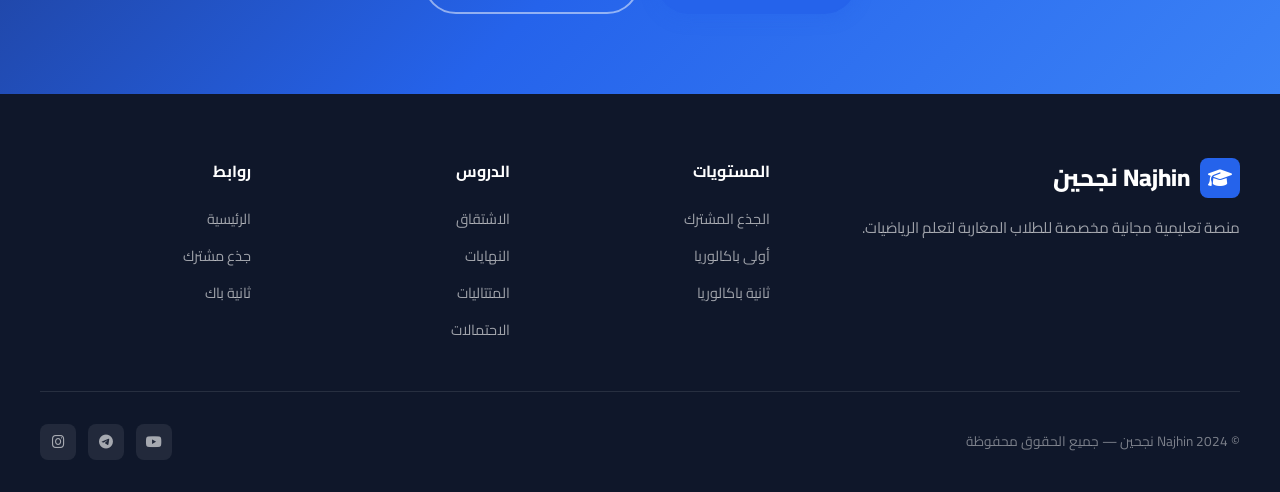
==== commit 95e678af: "Update 1bac.html" ====
--- a/1bac.html
+++ b/1bac.html
@@ -25,6 +25,9 @@
         <a href="tronc.html">جذع مشترك</a>
         <a href="1bac.html" class="active">أولى باك</a>
         <a href="2bac.html">ثانية باك</a>
+        <a href="premium.html" class="btn-premium-promo">
+  <i class="fas fa-crown"></i> احصل على الباقة المميزة
+</a>
       </div>
       <div class="nav-actions">
         <button class="btn-theme-toggle" aria-label="تغيير الوضع">
@@ -40,6 +43,9 @@
       <a href="tronc.html"><i class="fas fa-book"></i> جذع مشترك</a>
       <a href="1bac.html" class="active"><i class="fas fa-book-open"></i> أولى باك</a>
       <a href="2bac.html"><i class="fas fa-star"></i> ثانية باك</a>
+      <a href="premium.html" class="btn-premium-promo">
+  <i class="fas fa-crown"></i> احصل على الباقة المميزة
+</a>
     </div>
   </nav>
 
--- a/css/style.css
+++ b/css/style.css
@@ -365,7 +365,7 @@
   background: var(--primary);
   color: white;
   font-size: 1rem;
-  border-radius: 0 50px 50px 0;
+  border-radius: 50px;
   margin: 4px;
 }
 
@@ -1413,3 +1413,250 @@
     padding: 1.75rem 1.25rem;
   }
 }
+
+
+
+/* ==========================================
+   EXERCISES SECTION
+   ========================================== */
+
+.exercises-section {
+  margin: 2rem 0;
+  background: var(--bg-card);
+  border-radius: 16px;
+  border: 1px solid var(--border);
+  overflow: hidden;
+}
+
+.exercises-header {
+  padding: 1rem 1.5rem;
+  background: linear-gradient(135deg, var(--primary), var(--primary-dark));
+  color: white;
+}
+
+.exercises-title {
+  display: flex;
+  align-items: center;
+  gap: 0.5rem;
+  margin-bottom: 0.25rem;
+}
+
+.exercises-title i {
+  font-size: 1.2rem;
+}
+
+.exercises-title h3 {
+  font-size: 1.1rem;
+  margin: 0;
+  font-weight: 700;
+}
+
+.exercises-subtitle {
+  font-size: 0.8rem;
+  opacity: 0.9;
+  margin: 0;
+}
+
+.exercise-item {
+  border-bottom: 1px solid var(--border);
+}
+
+.exercise-item:last-child {
+  border-bottom: none;
+}
+
+.exercise-question {
+  padding: 0.8rem 1.2rem;
+  cursor: pointer;
+  display: flex;
+  justify-content: space-between;
+  align-items: center;
+  background: var(--bg-card);
+  transition: background 0.2s;
+}
+
+.exercise-question:hover {
+  background: var(--bg-section-alt);
+}
+
+.exercise-info {
+  display: flex;
+  align-items: center;
+  gap: 0.8rem;
+  flex: 1;
+  flex-wrap: wrap;
+}
+
+.exercise-number {
+  width: 28px;
+  height: 28px;
+  background: var(--primary);
+  color: white;
+  border-radius: 50%;
+  display: flex;
+  align-items: center;
+  justify-content: center;
+  font-weight: bold;
+  font-size: 0.8rem;
+}
+
+.exercise-title {
+  font-weight: 600;
+  font-size: 0.9rem;
+  color: var(--text-primary);
+}
+
+.exercise-difficulty {
+  padding: 0.15rem 0.6rem;
+  border-radius: 20px;
+  font-size: 0.65rem;
+  font-weight: bold;
+}
+
+.exercise-difficulty.easy {
+  background: rgba(16, 185, 129, 0.15);
+  color: #10b981;
+}
+
+.exercise-difficulty.medium {
+  background: rgba(245, 158, 11, 0.15);
+  color: #f59e0b;
+}
+
+.exercise-difficulty.hard {
+  background: rgba(239, 68, 68, 0.15);
+  color: #ef4444;
+}
+
+.toggle-icon {
+  width: 24px;
+  height: 24px;
+  display: flex;
+  align-items: center;
+  justify-content: center;
+  background: var(--bg-section-alt);
+  border-radius: 50%;
+  transition: transform 0.2s;
+  color: var(--text-muted);
+  font-size: 0.7rem;
+}
+
+.exercise-question.open .toggle-icon {
+  transform: rotate(180deg);
+}
+
+.exercise-content {
+  max-height: 0;
+  overflow: hidden;
+  transition: max-height 0.3s ease-out;
+  background: var(--bg-section-alt);
+}
+
+.exercise-content.open {
+  max-height: 800px;
+  transition: max-height 0.4s ease-in;
+}
+
+.exercise-image, .correction-image {
+  padding: 1rem;
+  text-align: center;
+}
+
+.exercise-image img, .correction-image img {
+  max-width: 100%;
+  height: auto;
+  border-radius: 12px;
+  box-shadow: 0 2px 8px rgba(0,0,0,0.1);
+  cursor: pointer;
+}
+
+.correction-header {
+  display: flex;
+  align-items: center;
+  gap: 0.5rem;
+  cursor: pointer;
+  padding: 0.5rem 1rem;
+  background: rgba(16, 185, 129, 0.1);
+  margin: 0 1rem 0.5rem 1rem;
+  border-radius: 8px;
+  width: fit-content;
+}
+
+.correction-header i {
+  color: #10b981;
+  font-size: 0.8rem;
+  transition: transform 0.2s;
+}
+
+.correction-header.open i {
+  transform: rotate(90deg);
+}
+
+.correction-header span {
+  color: #10b981;
+  font-weight: 600;
+  font-size: 0.85rem;
+}
+
+.correction-content {
+  max-height: 0;
+  overflow: hidden;
+  transition: max-height 0.3s ease-out;
+}
+
+.correction-content.open {
+  max-height: 600px;
+}
+
+.image-caption {
+  font-size: 0.7rem;
+  color: var(--text-muted);
+  margin-top: 0.25rem;
+}
+
+/* Lightbox */
+.image-lightbox {
+  position: fixed;
+  top: 0;
+  left: 0;
+  right: 0;
+  bottom: 0;
+  background: rgba(0,0,0,0.95);
+  z-index: 10000;
+  display: flex;
+  align-items: center;
+  justify-content: center;
+  cursor: pointer;
+  opacity: 0;
+  visibility: hidden;
+  transition: all 0.2s;
+}
+
+.image-lightbox.active {
+  opacity: 1;
+  visibility: visible;
+}
+
+.image-lightbox img {
+  max-width: 90%;
+  max-height: 90%;
+  object-fit: contain;
+}
+
+.close-lightbox {
+  position: absolute;
+  top: 20px;
+  left: 20px;
+  color: white;
+  font-size: 1.5rem;
+  width: 36px;
+  height: 36px;
+  display: flex;
+  align-items: center;
+  justify-content: center;
+  background: rgba(0,0,0,0.5);
+  border-radius: 50%;
+  cursor: pointer;
+}
+
+
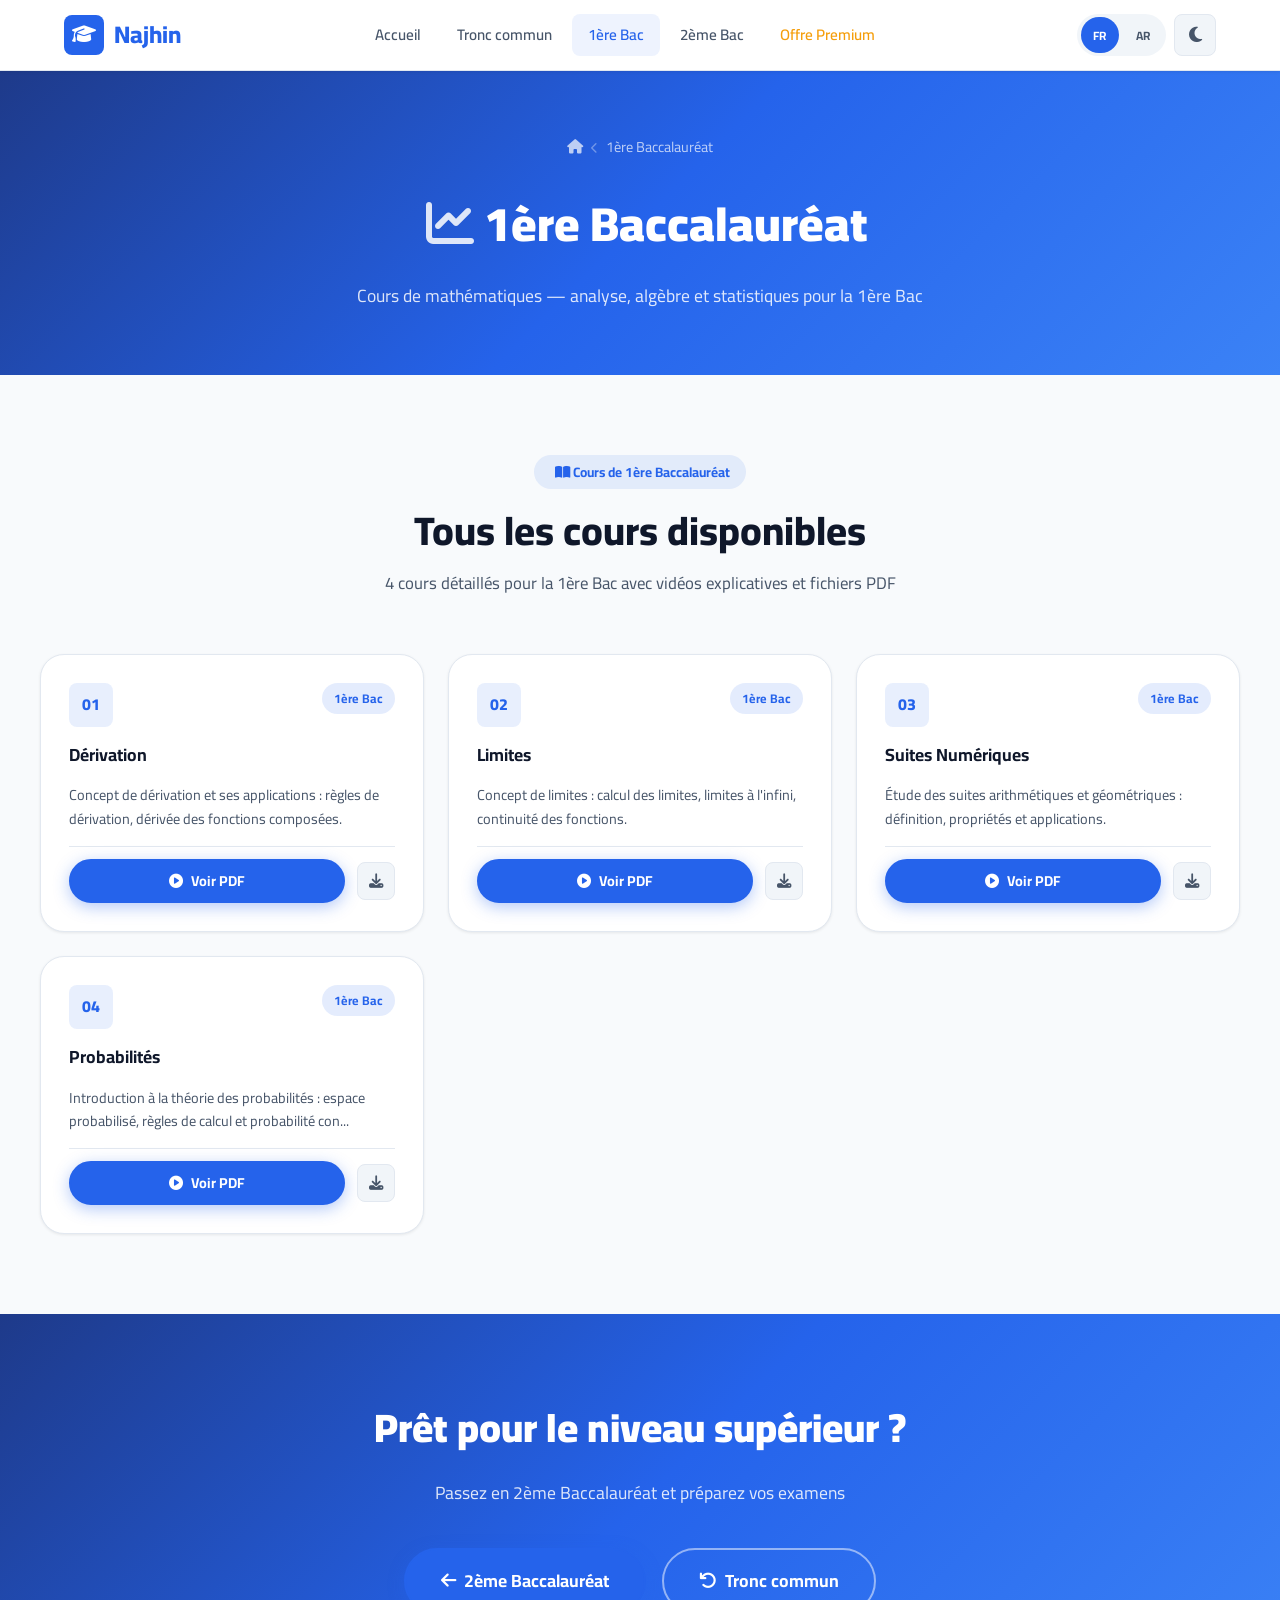
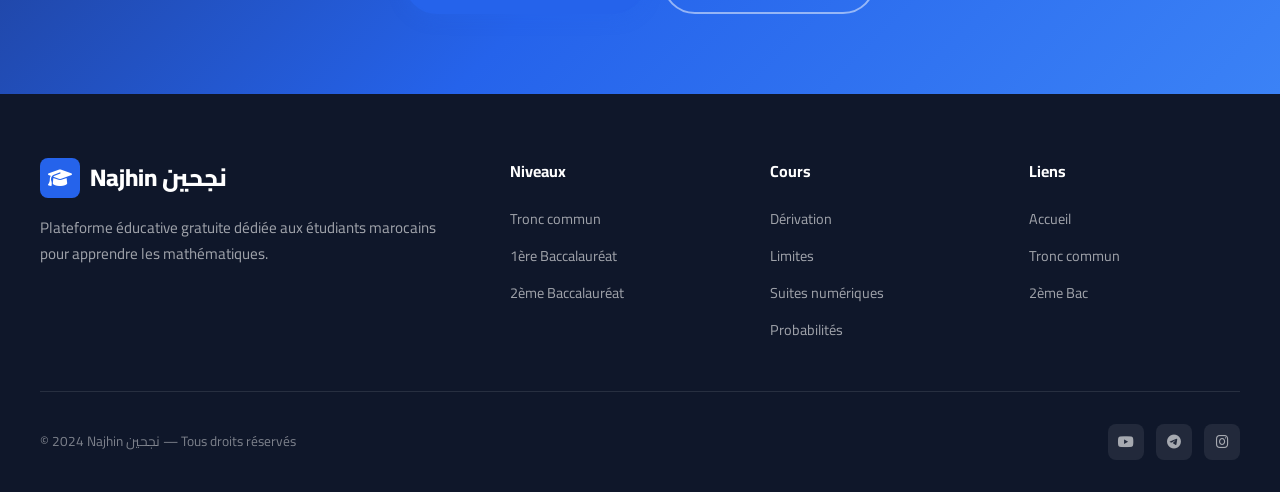
==== commit 19b23785: "Add files via upload" ====
--- a/1bac.html
+++ b/1bac.html
@@ -1,10 +1,10 @@
 <!DOCTYPE html>
-<html lang="ar" dir="rtl">
+<html lang="fr" dir="ltr">
 <head>
   <meta charset="UTF-8" />
   <meta name="viewport" content="width=device-width, initial-scale=1.0" />
-  <title>أولى باكالوريا - Najhin نجحين</title>
-  <meta name="description" content="دروس الرياضيات لمستوى أولى باكالوريا: الاشتقاق، النهايات، المتتاليات والاحتمالات." />
+  <title data-i18n="page.1bac.title">أولى باكالوريا - Najhin نجحين</title>
+  <meta name="description" data-i18n="page.1bac.meta" content="دروس الرياضيات لمستوى أولى باكالوريا: الاشتقاق، النهايات، المتتاليات والاحتمالات." />
   <link rel="preconnect" href="https://fonts.googleapis.com" />
   <link rel="preconnect" href="https://fonts.gstatic.com" crossorigin />
   <link href="https://fonts.googleapis.com/css2?family=Cairo:wght@300;400;500;600;700;800;900&display=swap" rel="stylesheet" />
@@ -18,34 +18,34 @@
     <div class="nav-container">
       <a href="index.html" class="nav-logo">
         <div class="logo-icon"><i class="fas fa-graduation-cap"></i></div>
-        <span>Najhin نجحين</span>
+        <span>Najhin</span>
       </a>
       <div class="nav-links">
-        <a href="index.html">الرئيسية</a>
-        <a href="tronc.html">جذع مشترك</a>
-        <a href="1bac.html" class="active">أولى باك</a>
-        <a href="2bac.html">ثانية باك</a>
-        <a href="premium.html" class="btn-premium-promo">
-  <i class="fas fa-crown"></i> احصل على الباقة المميزة
-</a>
+        <a href="index.html" data-i18n="nav.home">الرئيسية</a>
+        <a href="tronc.html" data-i18n="nav.tronc">جذع مشترك</a>
+        <a href="1bac.html" class="active" data-i18n="nav.1bac">أولى باك</a>
+        <a href="2bac.html" data-i18n="nav.2bac">ثانية باك</a>
+        <a href="premium.html" class="premium-nav" data-i18n="nav.premium">احصل على الباقة المميزة</a>
       </div>
       <div class="nav-actions">
-        <button class="btn-theme-toggle" aria-label="تغيير الوضع">
+        <div class="lang-switch">
+          <button class="lang-btn" data-lang="fr">FR</button>
+          <button class="lang-btn" data-lang="ar">AR</button>
+        </div>
+        <button class="btn-theme-toggle" aria-label="Changer le thème">
           <i class="fas fa-moon theme-icon"></i>
         </button>
-        <button class="btn-menu" aria-label="القائمة">
+        <button class="btn-menu" aria-label="Menu">
           <i class="fas fa-bars"></i>
         </button>
       </div>
     </div>
     <div class="mobile-menu">
-      <a href="index.html"><i class="fas fa-home"></i> الرئيسية</a>
-      <a href="tronc.html"><i class="fas fa-book"></i> جذع مشترك</a>
-      <a href="1bac.html" class="active"><i class="fas fa-book-open"></i> أولى باك</a>
-      <a href="2bac.html"><i class="fas fa-star"></i> ثانية باك</a>
-      <a href="premium.html" class="btn-premium-promo">
-  <i class="fas fa-crown"></i> احصل على الباقة المميزة
-</a>
+      <a href="index.html" data-i18n="nav.home"><i class="fas fa-home"></i> الرئيسية</a>
+      <a href="tronc.html" data-i18n="nav.tronc"><i class="fas fa-book"></i> جذع مشترك</a>
+      <a href="1bac.html" class="active" data-i18n="nav.1bac"><i class="fas fa-book-open"></i> أولى باك</a>
+      <a href="2bac.html" data-i18n="nav.2bac"><i class="fas fa-star"></i> ثانية باك</a>
+      <a href="premium.html" class="premium-nav" data-i18n="nav.premium"><i class="fas fa-crown"></i> احصل على الباقة المميزة</a>
     </div>
   </nav>
 
@@ -54,10 +54,10 @@
     <div class="breadcrumb">
       <a href="index.html"><i class="fas fa-home"></i></a>
       <span class="separator"><i class="fas fa-chevron-left"></i></span>
-      <span>أولى باكالوريا</span>
+      <span data-i18n="page.1bac.breadcrumb">أولى باكالوريا</span>
     </div>
-    <h1><i class="fas fa-chart-line" style="margin-left:0.75rem;opacity:0.85"></i>أولى باكالوريا</h1>
-    <p>دروس الرياضيات — التحليل والجبر والإحصاء لمستوى أولى باك</p>
+    <h1 data-i18n="page.1bac.title"><i class="fas fa-chart-line" style="margin-left:0.75rem;opacity:0.85"></i>أولى باكالوريا</h1>
+    <p data-i18n="page.1bac.subtitle">دروس الرياضيات — التحليل والجبر والإحصاء لمستوى أولى باك</p>
   </div>
 
   <!-- LESSONS SECTION -->
@@ -66,10 +66,10 @@
       <div class="section-header">
         <div class="section-label">
           <i class="fas fa-book-open" style="margin-left:0.35rem"></i>
-          دروس أولى باكالوريا
+          <span data-i18n="page.1bac.sectionLabel">دروس أولى باكالوريا</span>
         </div>
-        <h2>جميع الدروس المتاحة</h2>
-        <p>4 دروس مفصلة لمستوى أولى باك مع شرح بالفيديو وملفات PDF</p>
+        <h2 data-i18n="page.1bac.sectionTitle">جميع الدروس المتاحة</h2>
+        <p data-i18n="page.1bac.sectionDesc">4 دروس مفصلة لمستوى أولى باك مع شرح بالفيديو وملفات PDF</p>
       </div>
 
       <div class="lessons-grid" id="lessons-grid">
@@ -81,13 +81,13 @@
   <!-- CTA -->
   <section class="cta-section">
     <div class="container">
-      <h2>جاهز لمستوى أعلى؟</h2>
-      <p>انتقل إلى ثانية باكالوريا وأتم استعدادك للامتحانات</p>
+      <h2 data-i18n="cta.1bac.title">جاهز لمستوى أعلى؟</h2>
+      <p data-i18n="cta.1bac.subtitle">انتقل إلى ثانية باكالوريا وأتم استعدادك للامتحانات</p>
       <div class="cta-group">
-        <a href="2bac.html" class="btn btn-primary btn-lg">
+        <a href="2bac.html" class="btn btn-primary btn-lg" data-i18n="cta.1bac.button1">
           <i class="fas fa-arrow-left"></i> ثانية باكالوريا
         </a>
-        <a href="tronc.html" class="btn btn-outline btn-lg">
+        <a href="tronc.html" class="btn btn-outline btn-lg" data-i18n="cta.1bac.button2">
           <i class="fas fa-undo"></i> الجذع المشترك
         </a>
       </div>
@@ -102,36 +102,36 @@
           <div class="logo-icon"><i class="fas fa-graduation-cap"></i></div>
           <span>Najhin نجحين</span>
         </a>
-        <p style="margin-top:1rem">منصة تعليمية مجانية مخصصة للطلاب المغاربة لتعلم الرياضيات.</p>
+        <p style="margin-top:1rem" data-i18n="footer.description">منصة تعليمية مجانية مخصصة للطلاب المغاربة لتعلم الرياضيات.</p>
       </div>
       <div class="footer-col">
-        <h4>المستويات</h4>
+        <h4 data-i18n="footer.levels">المستويات</h4>
         <ul>
-          <li><a href="tronc.html">الجذع المشترك</a></li>
-          <li><a href="1bac.html">أولى باكالوريا</a></li>
-          <li><a href="2bac.html">ثانية باكالوريا</a></li>
+          <li><a href="tronc.html" data-i18n="footer.tronc">الجذع المشترك</a></li>
+          <li><a href="1bac.html" data-i18n="footer.1bac">أولى باكالوريا</a></li>
+          <li><a href="2bac.html" data-i18n="footer.2bac">ثانية باكالوريا</a></li>
         </ul>
       </div>
       <div class="footer-col">
-        <h4>الدروس</h4>
+        <h4 data-i18n="footer.courses">الدروس</h4>
         <ul>
-          <li><a href="lesson.html?slug=derivation">الاشتقاق</a></li>
-          <li><a href="lesson.html?slug=limits">النهايات</a></li>
-          <li><a href="lesson.html?slug=sequences">المتتاليات</a></li>
-          <li><a href="lesson.html?slug=probability">الاحتمالات</a></li>
+          <li><a href="lesson.html?slug=derivation" data-i18n="courses.derivation">الاشتقاق</a></li>
+          <li><a href="lesson.html?slug=limits" data-i18n="courses.limits">النهايات</a></li>
+          <li><a href="lesson.html?slug=sequences" data-i18n="courses.sequences">المتتاليات</a></li>
+          <li><a href="lesson.html?slug=probability" data-i18n="courses.probability">الاحتمالات</a></li>
         </ul>
       </div>
       <div class="footer-col">
-        <h4>روابط</h4>
+        <h4 data-i18n="footer.links">روابط</h4>
         <ul>
-          <li><a href="index.html">الرئيسية</a></li>
-          <li><a href="tronc.html">جذع مشترك</a></li>
-          <li><a href="2bac.html">ثانية باك</a></li>
+          <li><a href="index.html" data-i18n="nav.home">الرئيسية</a></li>
+          <li><a href="tronc.html" data-i18n="nav.tronc">جذع مشترك</a></li>
+          <li><a href="2bac.html" data-i18n="nav.2bac">ثانية باك</a></li>
         </ul>
       </div>
     </div>
     <div class="footer-bottom" style="max-width:1200px;margin:0 auto">
-      <p>© 2024 Najhin نجحين — جميع الحقوق محفوظة</p>
+      <p>© 2024 Najhin نجحين — <span data-i18n="footer.rights">جميع الحقوق محفوظة</span></p>
       <div class="footer-social">
         <a href="#" aria-label="YouTube"><i class="fab fa-youtube"></i></a>
         <a href="#" aria-label="Telegram"><i class="fab fa-telegram"></i></a>
@@ -144,6 +144,7 @@
     <i class="fas fa-chevron-up"></i>
   </button>
 
+  <script src="js/translations.js"></script>
   <script src="js/main.js"></script>
 </body>
 </html>
--- a/css/style.css
+++ b/css/style.css
@@ -1659,4 +1659,184 @@
   cursor: pointer;
 }
 
-
+/* css/style.css - Add language switcher styles */
+/* Add this to your existing CSS */
+
+/* Language Switcher */
+.lang-switch {
+  display: flex;
+  gap: 0.25rem;
+  background: var(--bg-section-alt);
+  border-radius: 50px;
+  padding: 0.2rem;
+  margin-left: 0.5rem;
+}
+
+.lang-btn {
+  padding: 0.4rem 0.8rem;
+  border-radius: 50px;
+  font-size: 0.75rem;
+  font-weight: 700;
+  background: transparent;
+  color: var(--text-secondary);
+  cursor: pointer;
+  transition: all 0.2s ease;
+  border: none;
+  font-family: var(--font);
+}
+
+.lang-btn.active {
+  background: var(--primary);
+  color: white;
+}
+
+.lang-btn:hover:not(.active) {
+  background: rgba(37, 99, 235, 0.1);
+  color: var(--primary);
+}
+
+/* RTL Support for Arabic */
+[dir="rtl"] .hero-cta-group .btn i,
+[dir="rtl"] .level-card .btn i,
+[dir="rtl"] .lesson-card-footer .btn i {
+  margin-left: 0.5rem;
+  margin-right: 0;
+}
+
+[dir="rtl"] .level-card .btn i {
+  transform: rotate(180deg);
+}
+
+[dir="rtl"] .lesson-card-footer .btn i {
+  transform: rotate(180deg);
+}
+
+[dir="rtl"] .breadcrumb .separator i {
+  transform: rotate(180deg);
+}
+
+[dir="rtl"] .correction-header i {
+  transform: rotate(180deg);
+}
+
+[dir="rtl"] .correction-header.open i {
+  transform: rotate(90deg);
+}
+
+[dir="rtl"] .exercise-question .toggle-icon i {
+  transform: rotate(0);
+}
+
+[dir="rtl"] .exercise-question.open .toggle-icon i {
+  transform: rotate(180deg);
+}
+
+/* Adjust spacing for RTL */
+[dir="rtl"] .search-wrapper .search-input {
+  text-align: right;
+}
+
+[dir="rtl"] .section-label i,
+[dir="rtl"] .pdf-section h3 i,
+[dir="rtl"] .video-label i {
+  margin-left: 0.35rem;
+  margin-right: 0;
+}
+
+/* Premium nav link */
+.premium-nav {
+  color: #f59e0b !important;
+}
+
+.premium-nav:hover {
+  background: rgba(245, 158, 11, 0.1) !important;
+}
+
+/* Responsive adjustments */
+@media (max-width: 768px) {
+  .lang-switch {
+    margin-left: 0;
+    margin-right: auto;
+  }
+  
+  .nav-actions {
+    gap: 0.5rem;
+  }
+}
+
+/* Language Switcher */
+.lang-switch {
+  display: flex;
+  gap: 0.25rem;
+  background: var(--bg-section-alt);
+  border-radius: 50px;
+  padding: 0.2rem;
+  margin-left: 0.5rem;
+}
+
+.lang-btn {
+  padding: 0.4rem 0.8rem;
+  border-radius: 50px;
+  font-size: 0.75rem;
+  font-weight: 700;
+  background: transparent;
+  color: var(--text-secondary);
+  cursor: pointer;
+  transition: all 0.2s ease;
+  border: none;
+  font-family: var(--font);
+}
+
+.lang-btn.active {
+  background: var(--primary);
+  color: white;
+}
+
+.lang-btn:hover:not(.active) {
+  background: rgba(37, 99, 235, 0.1);
+  color: var(--primary);
+}
+
+.premium-nav {
+  color: #f59e0b !important;
+}
+
+.premium-nav:hover {
+  background: rgba(245, 158, 11, 0.1) !important;
+}
+
+/* RTL Support */
+[dir="rtl"] .hero-cta-group .btn i,
+[dir="rtl"] .level-card .btn i,
+[dir="rtl"] .lesson-card-footer .btn i {
+  margin-left: 0.5rem;
+  margin-right: 0;
+}
+
+[dir="rtl"] .level-card .btn i,
+[dir="rtl"] .lesson-card-footer .btn i {
+  transform: rotate(180deg);
+}
+
+[dir="rtl"] .breadcrumb .separator i {
+  transform: rotate(180deg);
+}
+
+[dir="rtl"] .search-wrapper .search-input {
+  text-align: right;
+}
+
+[dir="rtl"] .section-label i,
+[dir="rtl"] .pdf-section h3 i,
+[dir="rtl"] .video-label i {
+  margin-left: 0.35rem;
+  margin-right: 0;
+}
+
+[dir="rtl"] .correction-header i {
+  transform: rotate(180deg);
+}
+
+[dir="rtl"] .correction-header.open i {
+  transform: rotate(90deg);
+}
